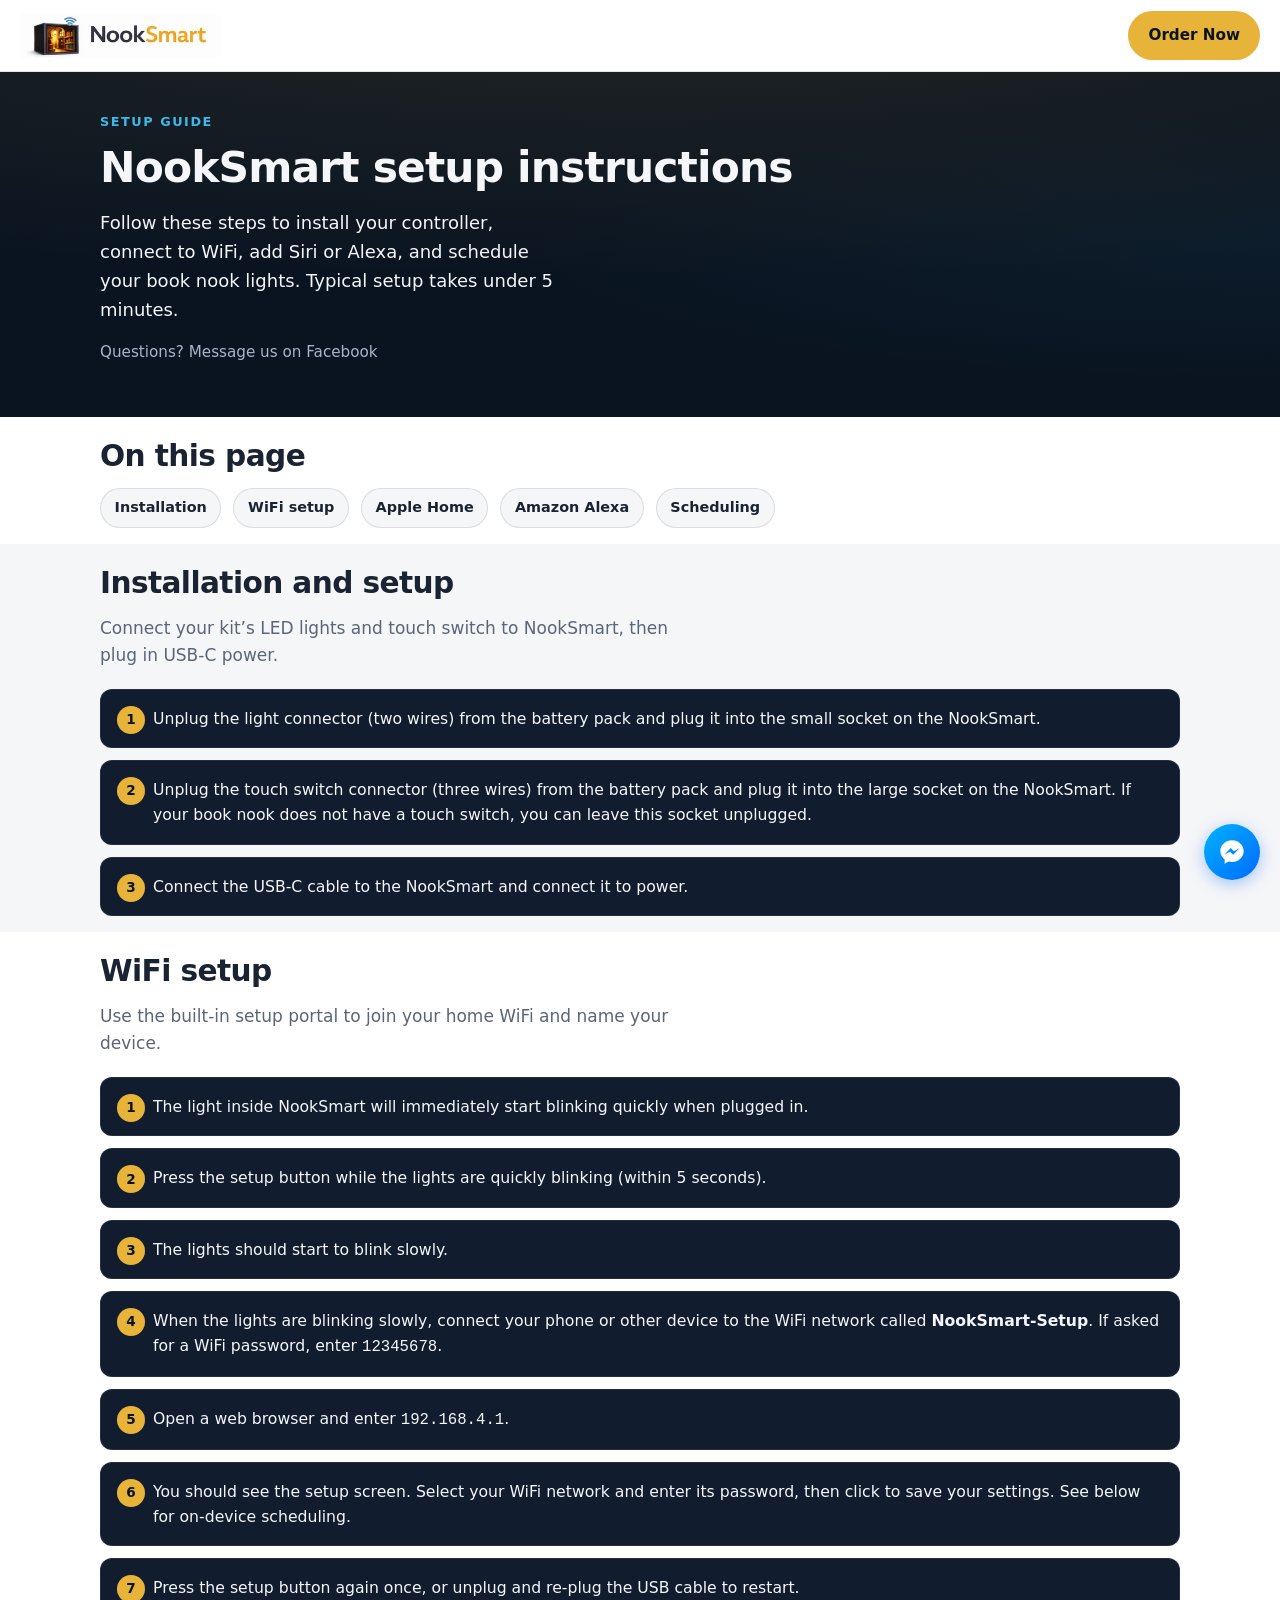
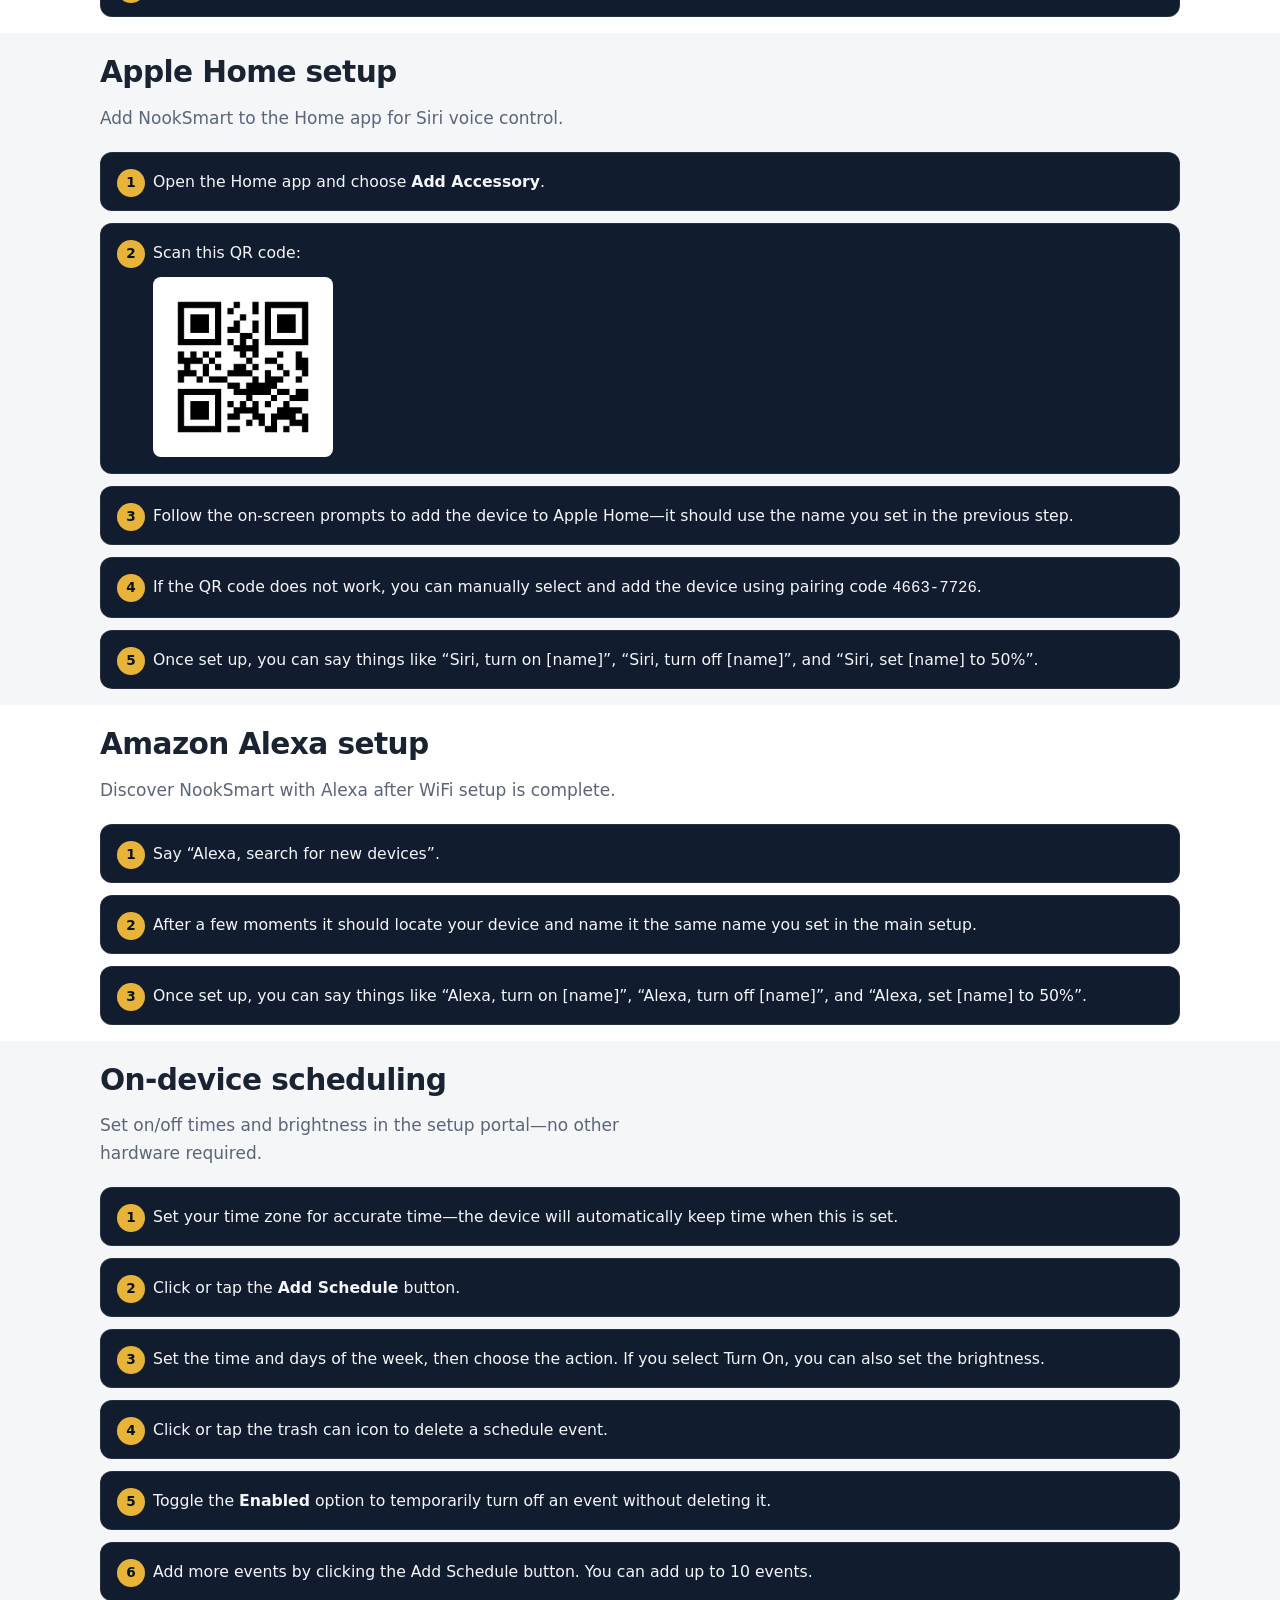
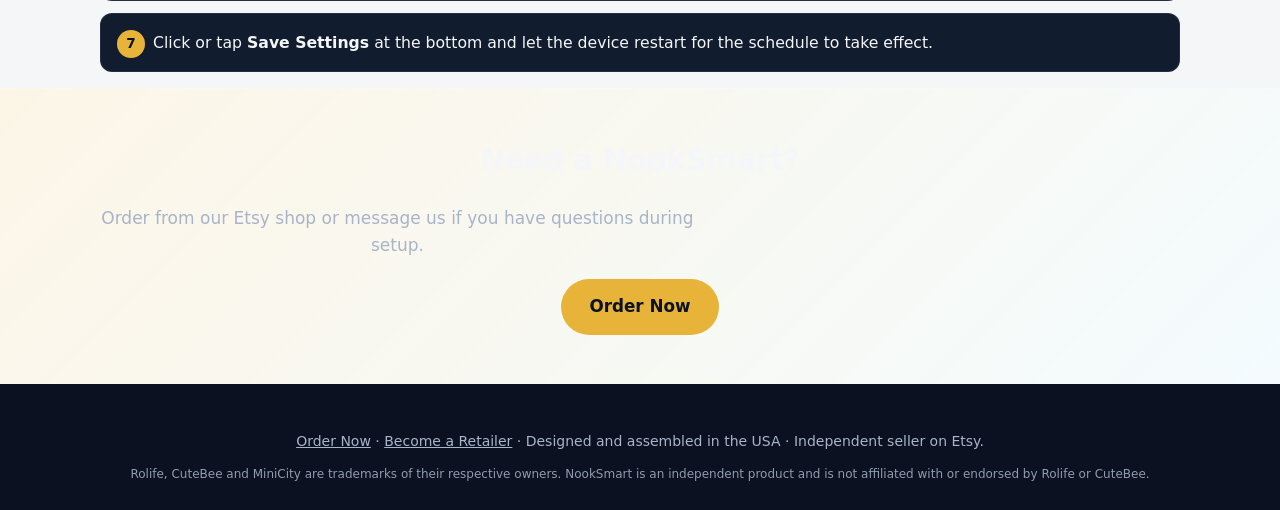
==== setup.html @ bc88fa97 "feat: add setup guide page and link from homepage hero Give prospects step-by-step install, WiFi, Si" ====
<!DOCTYPE html>
<html lang="en">
<head>
<!-- Google tag (gtag.js) -->
<script async src="https://www.googletagmanager.com/gtag/js?id=G-4LXFE2CBGJ"></script>
<script>
  window.dataLayer = window.dataLayer || [];
  function gtag(){dataLayer.push(arguments);}
  gtag('js', new Date());

  gtag('config', 'AW-18227521272');
  gtag('config', 'G-4LXFE2CBGJ');

  function gtag_report_conversion(url) {
    var callback = function () {
      if (typeof(url) != 'undefined') {
        window.location = url;
      }
    };
    gtag('event', 'conversion', {
      'send_to': 'AW-18227521272/AWpcCNKllbwcEPjNx_ND',
      'value': 1.0,
      'currency': 'USD',
      'event_callback': callback
    });
    gtag('event', 'click_to_etsy', {
      'value': 1.0,
      'currency': 'USD'
    });
    return false;
  }
</script>

  <meta charset="utf-8" />
  <meta name="viewport" content="width=device-width, initial-scale=1" />
  <meta name="robots" content="index, follow" />
  <title>NookSmart Setup Instructions — Install, WiFi, Siri &amp; Alexa</title>
  <meta name="description" content="Step-by-step NookSmart setup: plug-and-play installation, WiFi portal, Apple Home and Alexa pairing, on-device scheduling, and tips for book nook lighting." />

  <link rel="canonical" href="https://nooksmartlights.com/setup.html" />

  <meta property="og:type" content="website" />
  <meta property="og:title" content="NookSmart Setup Instructions" />
  <meta property="og:description" content="Install your NookSmart, connect to WiFi, add Siri or Alexa, and schedule your book nook lights." />
  <meta property="og:url" content="https://nooksmartlights.com/setup.html" />
  <meta property="og:image" content="https://nooksmartlights.com/Product%20Image%202a.png" />

  <script type="application/ld+json">
  {
    "@context": "https://schema.org",
    "@type": "WebPage",
    "name": "NookSmart Setup Instructions",
    "description": "Step-by-step guide to install, connect WiFi, add Siri and Alexa, and schedule NookSmart book nook lighting.",
    "url": "https://nooksmartlights.com/setup.html",
    "isPartOf": {
      "@type": "WebSite",
      "name": "NookSmart",
      "url": "https://nooksmartlights.com/"
    }
  }
  </script>

  <link rel="icon" type="image/png" href="Icon.png" />
  <link rel="stylesheet" href="styles.css" />
</head>
<body>
  <a class="visually-hidden" href="#main">Skip to main content</a>

  <header class="site-header" role="banner">
    <a class="logo" href="https://nooksmartlights.com/" aria-label="NookSmart home">
      <picture>
        <source srcset="Banner%20Logo%20White%20BG.webp" type="image/webp" />
        <img src="Banner%20Logo%20White%20BG.png" alt="NookSmart — smart book nook lighting and battery eliminator" width="180" height="40" />
      </picture>
    </a>
    <a class="btn etsy-cta" href="https://nooksmartlights.etsy.com/listing/4470268349/nooksmart-smart-book-nook-battery?utm_source=facebook&amp;utm_medium=social&amp;utm_campaign=nooksmart-landing-v2" onclick="return gtag_report_conversion(this.href);">Order Now</a>
  </header>

  <main id="main">
    <section class="band band--dark setup-hero" aria-labelledby="setup-title">
      <div class="wrap">
        <p class="hero__eyebrow">Setup guide</p>
        <h1 id="setup-title">NookSmart setup instructions</h1>
        <p class="hero__lead">
          Follow these steps to install your controller, connect to WiFi, add Siri or Alexa, and schedule your book nook lights. Typical setup takes under 5 minutes.
        </p>
        <p class="hero__messenger">
          <a class="messenger-link" href="https://m.me/nooksmartlights?ref=website" target="_blank" rel="noopener noreferrer">Questions? Message us on Facebook</a>
        </p>
      </div>
    </section>

    <section class="band band--light" aria-labelledby="setup-toc-title">
      <div class="wrap">
        <h2 id="setup-toc-title" class="section-title">On this page</h2>
        <ul class="setup-toc">
          <li><a href="#installation">Installation</a></li>
          <li><a href="#wifi">WiFi setup</a></li>
          <li><a href="#apple-home">Apple Home</a></li>
          <li><a href="#alexa">Amazon Alexa</a></li>
          <li><a href="#scheduling">Scheduling</a></li>
        </ul>
      </div>
    </section>

    <section class="band band--muted setup-section" id="installation" aria-labelledby="installation-title">
      <div class="wrap">
        <h2 id="installation-title" class="section-title">Installation and setup</h2>
        <p class="section-intro">Connect your kit’s LED lights and touch switch to NookSmart, then plug in USB-C power.</p>
        <ol class="steps__list">
          <li>Unplug the light connector (two wires) from the battery pack and plug it into the small socket on the NookSmart.</li>
          <li>Unplug the touch switch connector (three wires) from the battery pack and plug it into the large socket on the NookSmart. If your book nook does not have a touch switch, you can leave this socket unplugged.</li>
          <li>Connect the USB-C cable to the NookSmart and connect it to power.</li>
        </ol>
      </div>
    </section>

    <section class="band band--light setup-section" id="wifi" aria-labelledby="wifi-title">
      <div class="wrap">
        <h2 id="wifi-title" class="section-title">WiFi setup</h2>
        <p class="section-intro">Use the built-in setup portal to join your home WiFi and name your device.</p>
        <ol class="steps__list">
          <li>The light inside NookSmart will immediately start blinking quickly when plugged in.</li>
          <li>Press the setup button while the lights are quickly blinking (within 5 seconds).</li>
          <li>The lights should start to blink slowly.</li>
          <li>When the lights are blinking slowly, connect your phone or other device to the WiFi network called <strong>NookSmart-Setup</strong>. If asked for a WiFi password, enter <code>12345678</code>.</li>
          <li>Open a web browser and enter <code>192.168.4.1</code>.</li>
          <li>You should see the setup screen. Select your WiFi network and enter its password, then click to save your settings. See below for on-device scheduling.</li>
          <li>Press the setup button again once, or unplug and re-plug the USB cable to restart.</li>
        </ol>
      </div>
    </section>

    <section class="band band--muted setup-section" id="apple-home" aria-labelledby="apple-home-title">
      <div class="wrap">
        <h2 id="apple-home-title" class="section-title">Apple Home setup</h2>
        <p class="section-intro">Add NookSmart to the Home app for Siri voice control.</p>
        <ol class="steps__list">
          <li>Open the Home app and choose <strong>Add Accessory</strong>.</li>
          <li>
            Scan this QR code:
            <img class="setup-step-qr" src="assets/setup/homekit-qr.png" alt="HomeKit QR code for pairing NookSmart with Apple Home" width="264" height="264" loading="lazy" decoding="async" />
          </li>
          <li>Follow the on-screen prompts to add the device to Apple Home—it should use the name you set in the previous step.</li>
          <li>If the QR code does not work, you can manually select and add the device using pairing code <code>4663-7726</code>.</li>
          <li>Once set up, you can say things like “Siri, turn on [name]”, “Siri, turn off [name]”, and “Siri, set [name] to 50%”.</li>
        </ol>
      </div>
    </section>

    <section class="band band--light setup-section" id="alexa" aria-labelledby="alexa-title">
      <div class="wrap">
        <h2 id="alexa-title" class="section-title">Amazon Alexa setup</h2>
        <p class="section-intro">Discover NookSmart with Alexa after WiFi setup is complete.</p>
        <ol class="steps__list">
          <li>Say “Alexa, search for new devices”.</li>
          <li>After a few moments it should locate your device and name it the same name you set in the main setup.</li>
          <li>Once set up, you can say things like “Alexa, turn on [name]”, “Alexa, turn off [name]”, and “Alexa, set [name] to 50%”.</li>
        </ol>
      </div>
    </section>

    <section class="band band--muted setup-section" id="scheduling" aria-labelledby="scheduling-title">
      <div class="wrap">
        <h2 id="scheduling-title" class="section-title">On-device scheduling</h2>
        <p class="section-intro">Set on/off times and brightness in the setup portal—no other hardware required.</p>
        <ol class="steps__list">
          <li>Set your time zone for accurate time—the device will automatically keep time when this is set.</li>
          <li>Click or tap the <strong>Add Schedule</strong> button.</li>
          <li>Set the time and days of the week, then choose the action. If you select Turn On, you can also set the brightness.</li>
          <li>Click or tap the trash can icon to delete a schedule event.</li>
          <li>Toggle the <strong>Enabled</strong> option to temporarily turn off an event without deleting it.</li>
          <li>Add more events by clicking the Add Schedule button. You can add up to 10 events.</li>
          <li>Click or tap <strong>Save Settings</strong> at the bottom and let the device restart for the schedule to take effect.</li>
        </ol>
      </div>
    </section>

    <section class="band band--dark cta-band" aria-labelledby="setup-cta-title">
      <div class="wrap">
        <h2 id="setup-cta-title" class="section-title">Need a NookSmart?</h2>
        <p class="section-intro">Order from our Etsy shop or message us if you have questions during setup.</p>
        <a class="btn btn--large etsy-cta" href="https://nooksmartlights.etsy.com/listing/4470268349/nooksmart-smart-book-nook-battery?utm_source=facebook&amp;utm_medium=social&amp;utm_campaign=nooksmart-landing-v2" onclick="return gtag_report_conversion(this.href);">Order Now</a>
      </div>
    </section>
  </main>

  <footer class="site-footer" role="contentinfo">
    <div class="wrap">
      <p>
        <a class="etsy-cta" href="https://nooksmartlights.etsy.com/listing/4470268349/nooksmart-smart-book-nook-battery?utm_source=facebook&amp;utm_medium=social&amp;utm_campaign=nooksmart-landing-v2" onclick="return gtag_report_conversion(this.href);">Order Now</a>
        · <a href="https://www.faire.com/direct/nooksmartlights" target="_blank" rel="noopener noreferrer">Become a Retailer</a>
        · Designed and assembled in the USA · Independent seller on Etsy.
      </p>
      <p class="footer-disclaimer">Rolife, CuteBee and MiniCity are trademarks of their respective owners. NookSmart is an independent product and is not affiliated with or endorsed by Rolife or CuteBee.</p>
    </div>
  </footer>

  <a
    class="messenger-fab"
    href="https://m.me/nooksmartlights?ref=website"
    target="_blank"
    rel="noopener noreferrer"
    aria-label="Message us on Facebook Messenger"
  >
    <img src="icons/messenger.svg" alt="" width="28" height="28" class="messenger-fab__icon" />
  </a>

  <script defer src="https://static.cloudflareinsights.com/beacon.min.js" data-cf-beacon='{"token": "94991b250d6241078edfdafc4f138bca"}'></script>
</body>
</html>
---- styles.css ----
/* NookSmart index2 — Apple-inspired light/dark bands */
:root {
  --bg-deep: #0a1421;
  --bg-card: #111c2e;
  --bg-elevated: #162236;
  --bg-light: #ffffff;
  --bg-light-muted: #f5f6f8;
  --text: #f4f6f9;
  --text-muted: #a8b4c8;
  --text-dark: #1a2332;
  --text-dark-muted: #5a6578;
  --accent-gold: #e8b339;
  --accent-gold-hover: #f0c44d;
  --accent-blue: #3db8e8;
  --navy: #0b1121;
  --border: rgba(255, 255, 255, 0.08);
  --border-light: rgba(26, 35, 50, 0.12);
  --radius: 12px;
  --shadow: 0 24px 48px rgba(0, 0, 0, 0.2);
  --max: 1080px;
  --header-h: 72px;
  --font: system-ui, -apple-system, "Segoe UI", Roboto, "Helvetica Neue", Arial, sans-serif;
}

*,
*::before,
*::after {
  box-sizing: border-box;
}

html {
  scroll-behavior: smooth;
}

body {
  margin: 0;
  font-family: var(--font);
  font-size: 1.0625rem;
  line-height: 1.6;
  color: var(--text-dark);
  background: var(--bg-light);
}

img {
  max-width: 100%;
  height: auto;
  display: block;
}

figure {
  margin: 0;
}

a {
  color: var(--accent-blue);
}

a:hover {
  text-decoration: underline;
}

.wrap {
  width: min(100% - 2rem, var(--max));
  margin-inline: auto;
}

.visually-hidden {
  position: absolute;
  width: 1px;
  height: 1px;
  padding: 0;
  margin: -1px;
  overflow: hidden;
  clip: rect(0, 0, 0, 0);
  white-space: nowrap;
  border: 0;
}

/* Header — light sticky */
.site-header {
  position: sticky;
  top: 0;
  z-index: 100;
  height: var(--header-h);
  display: flex;
  align-items: center;
  justify-content: space-between;
  gap: 1rem;
  padding: 0 1.25rem;
  background: var(--bg-light);
  border-bottom: 1px solid var(--border-light);
}

.site-header .logo img {
  height: 40px;
  width: auto;
}

@media (min-width: 640px) {
  .site-header .logo img {
    height: 44px;
  }
}

/* Bands */
.band {
  padding: 1rem 1rem;
}

.band--dark {
  background: var(--bg-deep);
  background-image:
    radial-gradient(ellipse 120% 80% at 50% -20%, rgba(232, 179, 57, 0.1), transparent),
    radial-gradient(ellipse 60% 40% at 100% 50%, rgba(61, 184, 232, 0.05), transparent);
  color: var(--text);
}

.band--light {
  background: var(--bg-light);
  color: var(--text-dark);
}

.band--muted {
  background: var(--bg-light-muted);
  color: var(--text-dark);
}

.band--dark .section-title,
.band--dark h1,
.band--dark h2,
.band--dark h3 {
  color: var(--text);
}

.band--dark .section-intro,
.band--dark .lead {
  color: var(--text-muted);
}

.band--light .section-intro,
.band--light .lead {
  color: var(--text-dark-muted);
}

.band--muted .section-intro,
.band--muted .lead {
  color: var(--text-dark-muted);
}

.section-title {
  font-size: clamp(1.5rem, 3vw, 1.85rem);
  font-weight: 800;
  margin: 0 0 0.5rem;
  letter-spacing: -0.02em;
}

.section-title--with-icon {
  display: flex;
  align-items: flex-start;
  gap: 0.65rem;
}

.section-title__icon {
  flex-shrink: 0;
  width: 2.25rem;
  height: 2.25rem;
  margin-top: 0.125em;
  object-fit: contain;
  /* tint to --text-dark (#1a2332) */
  filter: brightness(0) saturate(100%) invert(10%) sepia(14%) saturate(2800%) hue-rotate(195deg) brightness(92%) contrast(92%);
}

.section-intro {
  margin: 0 0 1.25rem;
  max-width: 55ch;
}

/* Buttons */
.btn {
  display: inline-flex;
  align-items: center;
  justify-content: center;
  padding: 0.75rem 1.25rem;
  font-size: 0.95rem;
  font-weight: 700;
  text-decoration: none;
  color: var(--bg-deep);
  background: var(--accent-gold);
  border: none;
  border-radius: 999px;
  cursor: pointer;
  transition: background 0.2s;
  white-space: nowrap;
}

.btn:hover {
  background: var(--accent-gold-hover);
  text-decoration: none;
}

.btn:focus-visible {
  outline: 2px solid var(--accent-blue);
  outline-offset: 3px;
}

.btn--large {
  padding: 0.9rem 1.75rem;
  font-size: 1.05rem;
}

.btn--outline {
  background: transparent;
  color: var(--accent-gold);
  border: 2px solid var(--accent-gold);
}

.band--light .btn--outline {
  color: #b8860b;
  border-color: #b8860b;
}

@media (max-width: 639px) {
  main .btn {
    display: flex;
    width: 100%;
    max-width: 100%;
  }
}

/* Hero */
.hero {
  padding: 2.5rem 1.25rem 3rem;
}

.hero__grid {
  display: grid;
  gap: 2rem;
  align-items: center;
}

@media (min-width: 900px) {
  .hero__grid {
    grid-template-columns: 1fr 1.05fr;
    gap: 3rem;
  }
}

.hero__eyebrow {
  font-size: 0.8rem;
  font-weight: 700;
  letter-spacing: 0.12em;
  text-transform: uppercase;
  color: var(--accent-blue);
  margin: 0 0 0.75rem;
}

.hero h1 {
  font-size: clamp(1.85rem, 4.5vw, 2.65rem);
  line-height: 1.15;
  font-weight: 800;
  margin: 0 0 1rem;
  letter-spacing: -0.02em;
}

.hero h1 .highlight {
  color: var(--accent-gold);
}

.hero__lead {
  font-size: 1.125rem;
  margin: 0 0 1rem;
  max-width: 40ch;
}

.callout {
  font-size: 0.9rem;
  padding: 0.65rem 0.85rem;
  margin: 0 0 1.25rem;
  border-radius: 8px;
  background: rgba(61, 184, 232, 0.12);
  border: 1px solid rgba(61, 184, 232, 0.25);
  color: var(--text-muted);
  max-width: 42ch;
}

.band--light .callout {
  background: rgba(61, 184, 232, 0.08);
  border-color: rgba(61, 184, 232, 0.2);
  color: var(--text-dark-muted);
}

.hero__actions {
  margin-bottom: 0.75rem;
}

.hero__messenger {
  margin: 0 0 1.25rem;
  font-size: 0.95rem;
}

.hero__messenger .messenger-link {
  color: var(--text-muted);
  text-decoration: none;
}

.hero__messenger .messenger-link:hover {
  color: var(--accent-blue);
  text-decoration: underline;
}

.hero__setup {
  margin: -0.75rem 0 1.25rem;
  font-size: 0.95rem;
}

.hero__setup-link {
  color: var(--text-muted);
  text-decoration: none;
}

.hero__setup-link:hover {
  color: var(--accent-blue);
  text-decoration: underline;
}

.hero__visual {
  border-radius: var(--radius);
  overflow: hidden;
  box-shadow: var(--shadow);
  border: 1px solid var(--border);
}

.hero__visual picture,
.hardware-card picture {
  display: block;
  width: 100%;
  height: 100%;
}

.hero-savings {
  padding: 1.1rem 1.2rem;
  background: var(--bg-card);
  border: 1px solid var(--border);
  border-radius: var(--radius);
  max-width: 38rem;
}

.hero-savings__title {
  font-size: 1.05rem;
  font-weight: 800;
  margin: 0 0 0.5rem;
}

.hero-savings__intro {
  font-size: 0.875rem;
  color: var(--text-muted);
  margin: 0 0 0.65rem;
}

.hero-savings__list {
  margin: 0;
  padding-left: 1.25rem;
  font-size: 0.9rem;
  color: var(--text-muted);
}

.hero-savings__code {
  font-family: ui-monospace, Menlo, Consolas, monospace;
  font-weight: 700;
  color: var(--accent-gold);
  background: rgba(232, 179, 57, 0.1);
  padding: 0.1em 0.35em;
  border-radius: 4px;
}

/* NookSmart Features icon grid */
.features-icons .section-title {
  margin-bottom: 1.25rem;
  color: var(--text-dark);
}

.icon-grid {
  display: grid;
  gap: 0.75rem;
  grid-template-columns: 1fr;
}

@media (min-width: 640px) {
  .icon-grid {
    grid-template-columns: repeat(2, 1fr);
    gap: 1rem;
  }
}

.icon-tile {
  display: flex;
  align-items: center;
  gap: 1rem;
  min-height: 5.5rem;
  height: 100%;
  padding: 1rem 1.15rem;
  background: var(--bg-card);
  border: 1px solid var(--border);
  border-radius: var(--radius);
}

a.icon-tile {
  text-decoration: none;
  color: inherit;
  cursor: pointer;
  transition: border-color 0.15s ease, box-shadow 0.15s ease;
}

a.icon-tile:hover,
a.icon-tile:focus-visible {
  border-color: rgba(232, 179, 57, 0.4);
  box-shadow: 0 4px 16px rgba(0, 0, 0, 0.14);
  outline: none;
}

a.icon-tile:focus-visible {
  box-shadow: 0 0 0 2px var(--bg-light), 0 0 0 4px var(--accent-gold);
}

.icon-tile__icon {
  flex-shrink: 0;
  display: flex;
  align-items: center;
  justify-content: center;
  width: 4.5rem;
  height: 4.5rem;
  padding: 0.675rem;
  box-sizing: border-box;
}

/* icons/*.svg referenced via <img src="icons/..."> — tint to --accent-gold (#e8b339) */
.icon-tile__icon img.icon-tile__svg {
  width: 100%;
  height: 100%;
  max-width: 3.15rem;
  max-height: 3.15rem;
  display: block;
  object-fit: contain;
  filter: brightness(0) saturate(100%) invert(79%) sepia(47%) saturate(645%) hue-rotate(358deg) brightness(99%) contrast(89%);
}

.icon-tile__text {
  flex: 1;
  min-width: 0;
  text-align: left;
}

.icon-tile strong {
  display: block;
  font-size: 0.95rem;
  margin-bottom: 0.25rem;
  color: var(--text);
}

.icon-tile span {
  font-size: 0.85rem;
  color: var(--text-muted);
  line-height: 1.4;
  display: block;
}

/* Feature pillar */
.feature-pillar {
  scroll-margin-top: calc(var(--header-h) + 1rem);
}

.feature-pillar .wrap {
  padding-top: 2rem;
  padding-bottom: 2rem;
}

.feature-pillar__bullets {
  margin: 0;
  padding-left: 1.25rem;
  max-width: 52ch;
}

.band--dark .feature-pillar__bullets {
  color: var(--text-muted);
}

.band--light .feature-pillar__bullets,
.band--muted .feature-pillar__bullets {
  color: var(--text-dark-muted);
}

/* Hardware */
.hardware-grid {
  display: grid;
  gap: 1.25rem;
}

@media (min-width: 768px) {
  .hardware-grid {
    grid-template-columns: 1fr 1fr;
  }
}

.hardware-card {
  background: var(--bg-light);
  border: 1px solid var(--border-light);
  border-radius: var(--radius);
  overflow: hidden;
  box-shadow: 0 8px 24px rgba(0, 0, 0, 0.06);
}

.hardware-card--isolated {
  position: relative;
  padding: 0;
  background: linear-gradient(160deg, #1a2332 0%, #0a1421 100%);
  min-height: 280px;
}

.hardware-card--isolated img {
  display: block;
  width: 100%;
  height: 100%;
  min-height: 280px;
  margin: 0;
  object-fit: cover;
  opacity: 0.95;
}

.hardware-card--context {
  position: relative;
  background: linear-gradient(160deg, #1a2332 0%, #0a1421 100%);
  padding: 0;
}

.hardware-card--context img {
  width: 100%;
  height: 100%;
  min-height: 280px;
  object-fit: cover;
  opacity: 0.95;
}

.hardware-card__caption {
  padding: 0.85rem 1rem;
  font-size: 0.85rem;
  color: var(--text-dark-muted);
  border-top: 1px solid var(--border-light);
}

.hardware-note {
  margin: 1.25rem 0 0;
  font-size: 0.9rem;
  color: var(--text-dark-muted);
  font-style: italic;
}

/* Steps */
.steps__list {
  list-style: none;
  margin: 0;
  padding: 0;
  display: grid;
  gap: 0.75rem;
}

.steps__list {
  counter-reset: step;
}

.steps__list li {
  position: relative;
  padding: 1rem 1rem 1rem 3.25rem;
  background: var(--bg-card);
  border: 1px solid var(--border);
  border-radius: var(--radius);
  font-size: 0.98rem;
  color: var(--text);
  counter-increment: step;
}

.steps__list li::before {
  content: counter(step);
  position: absolute;
  left: 1rem;
  top: 1rem;
  width: 1.75rem;
  height: 1.75rem;
  display: grid;
  place-items: center;
  font-size: 0.85rem;
  font-weight: 800;
  color: var(--bg-deep);
  background: var(--accent-gold);
  border-radius: 50%;
}

.band--dark .steps__list li {
  background: var(--bg-card);
  border-color: var(--border);
  color: var(--text);
}

.band--dark .steps__list li::before {
  color: var(--bg-deep);
}

.band--light .steps__list li {
  background: var(--bg-card);
  border-color: var(--border);
  color: var(--text);
}

.steps__diagram {
  margin-top: 2rem;
  border-radius: var(--radius);
  overflow: hidden;
  border: 1px solid var(--border-light);
  background: #fff;
}

.steps__diagram img {
  width: 100%;
}

.steps__diagram figcaption {
  padding: 0.75rem 1rem;
  font-size: 0.8rem;
  color: #444;
  background: #f5f5f5;
}

.setup-note {
  margin-top: 1rem;
  font-weight: 600;
  color: var(--accent-gold);
}

.band--light .setup-note {
  color: #b8860b;
}

/* Tags, split, bulk, FAQ — shared patterns */
.compat__tags {
  display: flex;
  flex-wrap: wrap;
  gap: 0.5rem;
  margin-bottom: 1.25rem;
}

.compat__kits {
  display: grid;
  gap: 1.25rem;
  margin-bottom: 1.25rem;
}

@media (min-width: 640px) {
  .compat__kits {
    grid-template-columns: 1fr 1fr;
  }
}

.compat__kit h3 {
  margin: 0 0 0.35rem;
  font-size: 1rem;
}

.compat__kit p {
  margin: 0;
  font-size: 0.95rem;
  line-height: 1.5;
  color: var(--text-muted);
}

.tag {
  padding: 0.35rem 0.75rem;
  font-size: 0.85rem;
  font-weight: 600;
  border-radius: 999px;
}

.band--dark .tag {
  background: var(--bg-elevated);
  border: 1px solid var(--border);
}

.band--light .tag {
  background: var(--bg-light-muted);
  border: 1px solid var(--border-light);
  color: var(--text-dark);
}

.split-grid {
  display: grid;
  gap: 2rem;
}

@media (min-width: 768px) {
  .split-grid {
    grid-template-columns: 1fr 1fr;
    align-items: start;
  }
}

.included-list {
  margin: 0;
  padding-left: 1.25rem;
}

.included-list li {
  margin-bottom: 0.5rem;
}

.band--light .included-list li {
  color: var(--text-dark-muted);
}

.adapter-card {
  padding: 1.25rem;
  border: 1px solid var(--border-light);
  border-radius: var(--radius);
  background: var(--bg-light-muted);
}

.adapter-card__img {
  border-radius: 8px;
  overflow: hidden;
  margin-top: 1rem;
  background: #e8eaee;
}

.bulk__grid {
  display: grid;
  gap: 1rem;
}

@media (min-width: 560px) {
  .bulk__grid {
    grid-template-columns: repeat(2, 1fr);
  }
}

.bulk__card {
  padding: 1.35rem 1.5rem;
  text-align: center;
  border: 1px solid var(--border);
  border-radius: var(--radius);
  background: var(--bg-card);
  color: var(--text);
}

.bulk__label {
  margin: 0 0 0.5rem;
  font-weight: 600;
  color: var(--text);
}

.bulk__percent {
  font-size: 1.5rem;
  font-weight: 800;
  color: var(--accent-gold);
  margin: 0 0 0.75rem;
}

.bulk__code code {
  display: inline-block;
  padding: 0.5rem 1rem;
  font-weight: 700;
  font-family: ui-monospace, Menlo, Consolas, monospace;
  color: var(--text);
  background: var(--bg-elevated);
  border: 1px dashed rgba(232, 179, 57, 0.45);
  border-radius: 8px;
}

.faq details {
  margin-bottom: 0.5rem;
  border: 1px solid var(--border-light);
  border-radius: var(--radius);
  overflow: hidden;
  background: var(--bg-light);
}

.band--dark .faq details {
  background: var(--bg-card);
  border-color: var(--border);
}

.faq summary {
  padding: 1rem 1.15rem;
  font-weight: 700;
  cursor: pointer;
  list-style: none;
  display: flex;
  justify-content: space-between;
  align-items: center;
}

.faq summary::-webkit-details-marker {
  display: none;
}

.faq summary::after {
  content: "+";
  color: var(--accent-gold);
  font-size: 1.25rem;
}

.faq details[open] summary::after {
  content: "−";
}

.faq details div {
  padding: 0 1.15rem 1.15rem;
  font-size: 0.95rem;
  border-top: 1px solid var(--border-light);
  padding-top: 1rem;
}

.band--dark .faq details div {
  color: var(--text-muted);
  border-color: var(--border);
}

.band--light .faq details div {
  color: var(--text-dark-muted);
}

.cta-band {
  text-align: center;
  padding: 3rem 1.25rem;
}

.cta-band .section-title {
  margin-bottom: 1.25rem;
}

.band--dark.cta-band {
  background: linear-gradient(135deg, rgba(232, 179, 57, 0.12) 0%, rgba(61, 184, 232, 0.06) 100%);
  border-block: 1px solid var(--border);
}

.site-footer {
  padding: 2rem 1.25rem;
  text-align: center;
  font-size: 0.875rem;
  background: var(--navy);
  color: var(--text-muted);
}

.site-footer a {
  color: var(--text-muted);
}

.site-footer a:hover {
  color: var(--accent-gold);
}

.footer-disclaimer {
  margin: 0.75rem 0 0;
  font-size: 0.75rem;
  line-height: 1.45;
  opacity: 0.85;
}

.messenger-fab {
  position: fixed;
  right: 1.25rem;
  bottom: 1.25rem;
  z-index: 200;
  display: flex;
  align-items: center;
  justify-content: center;
  width: 3.5rem;
  height: 3.5rem;
  border-radius: 50%;
  background: linear-gradient(135deg, #00b2ff, #006aff);
  color: #fff;
  box-shadow: 0 4px 16px rgba(0, 106, 255, 0.35);
  text-decoration: none;
  transition: transform 0.15s ease, box-shadow 0.15s ease;
}

.messenger-fab:hover {
  transform: scale(1.05);
  box-shadow: 0 6px 20px rgba(0, 106, 255, 0.45);
  text-decoration: none;
}

.messenger-fab__icon {
  width: 1.75rem;
  height: 1.75rem;
  filter: brightness(0) invert(1);
}

@media (max-width: 899px) {
  .messenger-fab {
    bottom: 1rem;
    right: 1rem;
  }
}

/* Setup instructions page */
.setup-hero {
  padding: 2.5rem 1.25rem 2rem;
}

.setup-hero h1 {
  font-size: clamp(1.85rem, 4.5vw, 2.65rem);
  line-height: 1.15;
  font-weight: 800;
  margin: 0 0 1rem;
  letter-spacing: -0.02em;
}

.setup-section {
  scroll-margin-top: calc(var(--header-h) + 1rem);
}

.setup-toc {
  display: flex;
  flex-wrap: wrap;
  gap: 0.5rem 0.75rem;
  margin: 0;
  padding: 0;
  list-style: none;
}

.setup-toc a {
  display: inline-block;
  padding: 0.45rem 0.85rem;
  font-size: 0.9rem;
  font-weight: 600;
  text-decoration: none;
  color: var(--text-dark);
  background: var(--bg-light-muted);
  border: 1px solid var(--border-light);
  border-radius: 999px;
}

.setup-toc a:hover {
  color: var(--accent-blue);
  border-color: rgba(61, 184, 232, 0.35);
}

.setup-kv {
  display: grid;
  gap: 0.75rem;
  margin: 1.25rem 0 0;
  padding: 0;
  list-style: none;
}

@media (min-width: 560px) {
  .setup-kv {
    grid-template-columns: repeat(2, minmax(0, 1fr));
  }
}

.setup-kv li {
  padding: 0.85rem 1rem;
  border-radius: var(--radius);
  border: 1px solid var(--border-light);
  background: var(--bg-light);
}

.band--muted .setup-kv li {
  background: var(--bg-light);
}

.setup-kv strong {
  display: block;
  font-size: 0.8rem;
  font-weight: 700;
  letter-spacing: 0.06em;
  text-transform: uppercase;
  color: var(--text-dark-muted);
  margin-bottom: 0.25rem;
}

.setup-kv code {
  font-family: ui-monospace, Menlo, Consolas, monospace;
  font-size: 1rem;
  font-weight: 700;
  color: var(--text-dark);
}

.setup-figure {
  margin: 1.5rem 0 0;
  max-width: 100%;
}

.setup-figure--qr {
  max-width: 220px;
}

.setup-figure img {
  width: 100%;
  border-radius: var(--radius);
  border: 1px solid var(--border-light);
  box-shadow: var(--shadow);
}

.setup-figure figcaption {
  margin-top: 0.5rem;
  font-size: 0.85rem;
  color: var(--text-dark-muted);
}

.setup-step-qr {
  display: block;
  width: min(100%, 180px);
  margin-top: 0.75rem;
  border-radius: 8px;
  background: #fff;
}

.setup-footnote {
  margin: 1rem 0 0;
  font-size: 0.875rem;
  color: var(--text-dark-muted);
}

.band--dark .setup-footnote {
  color: var(--text-muted);
}
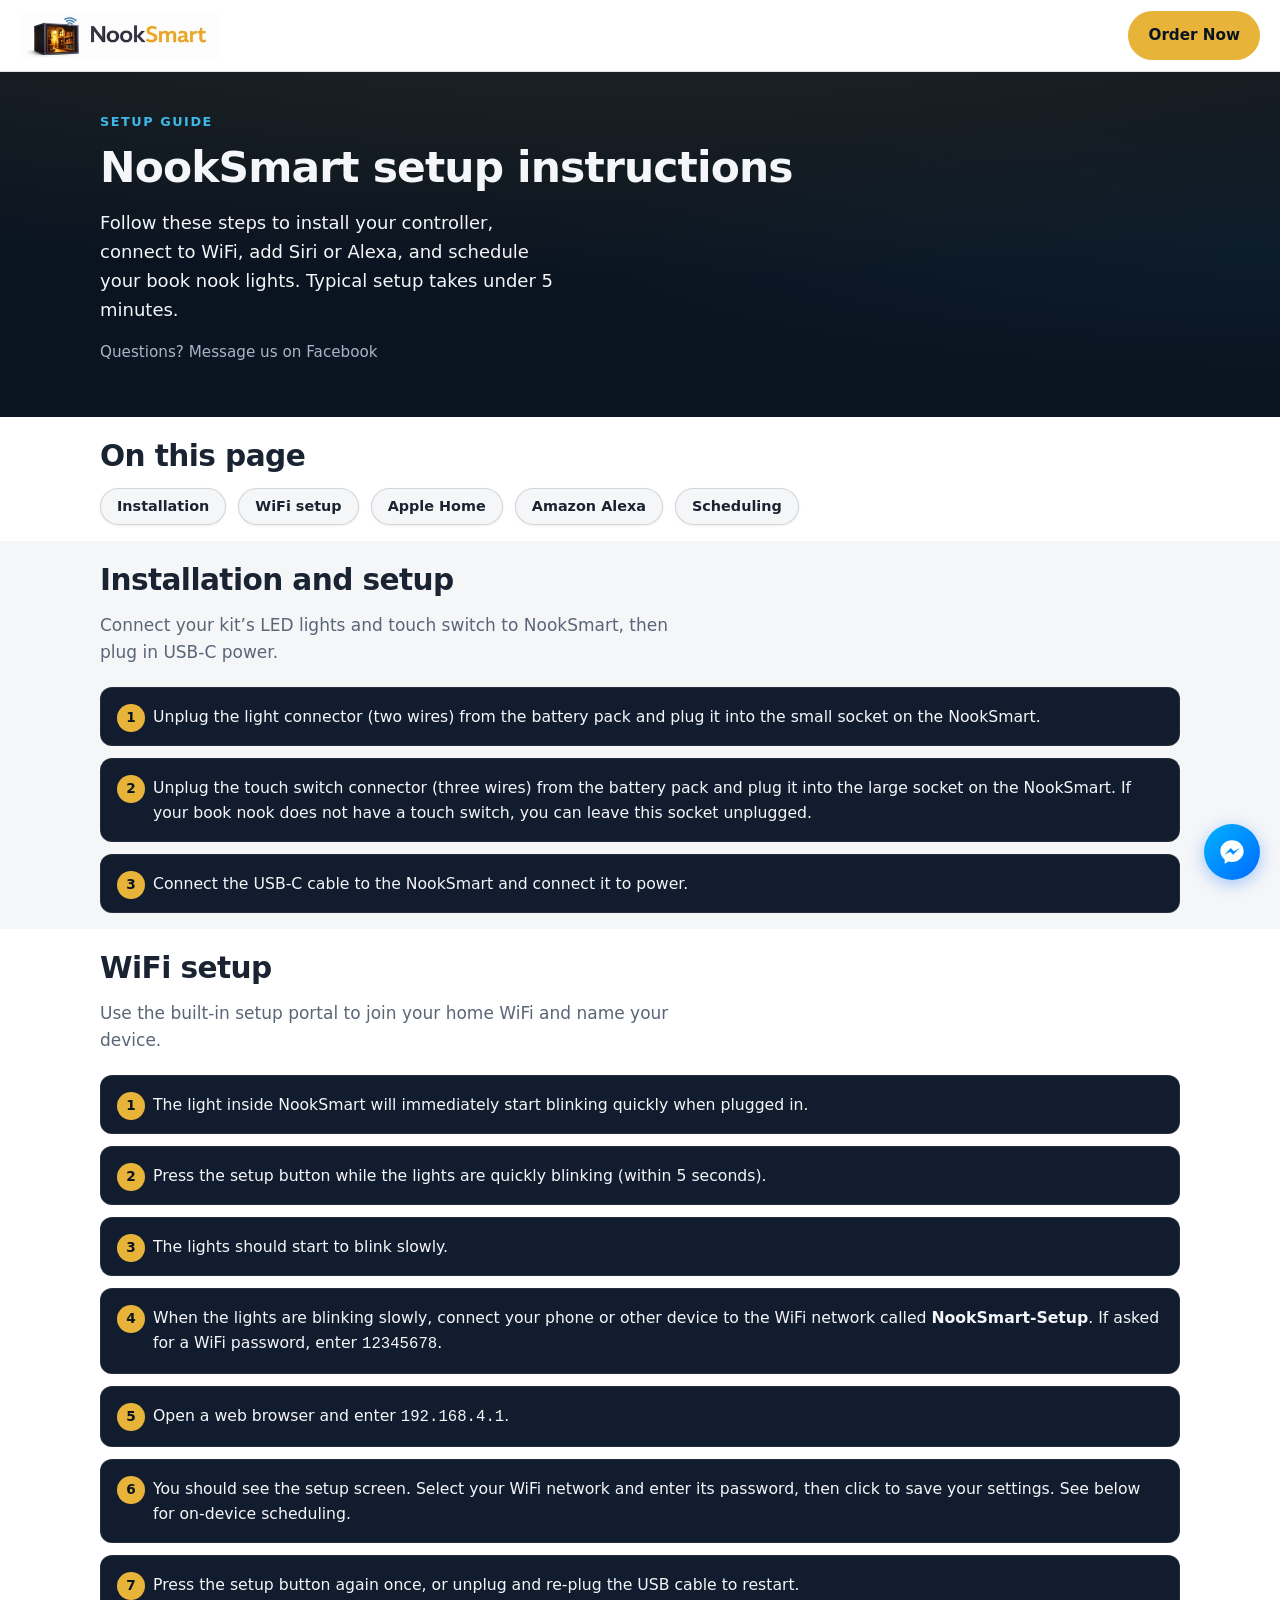
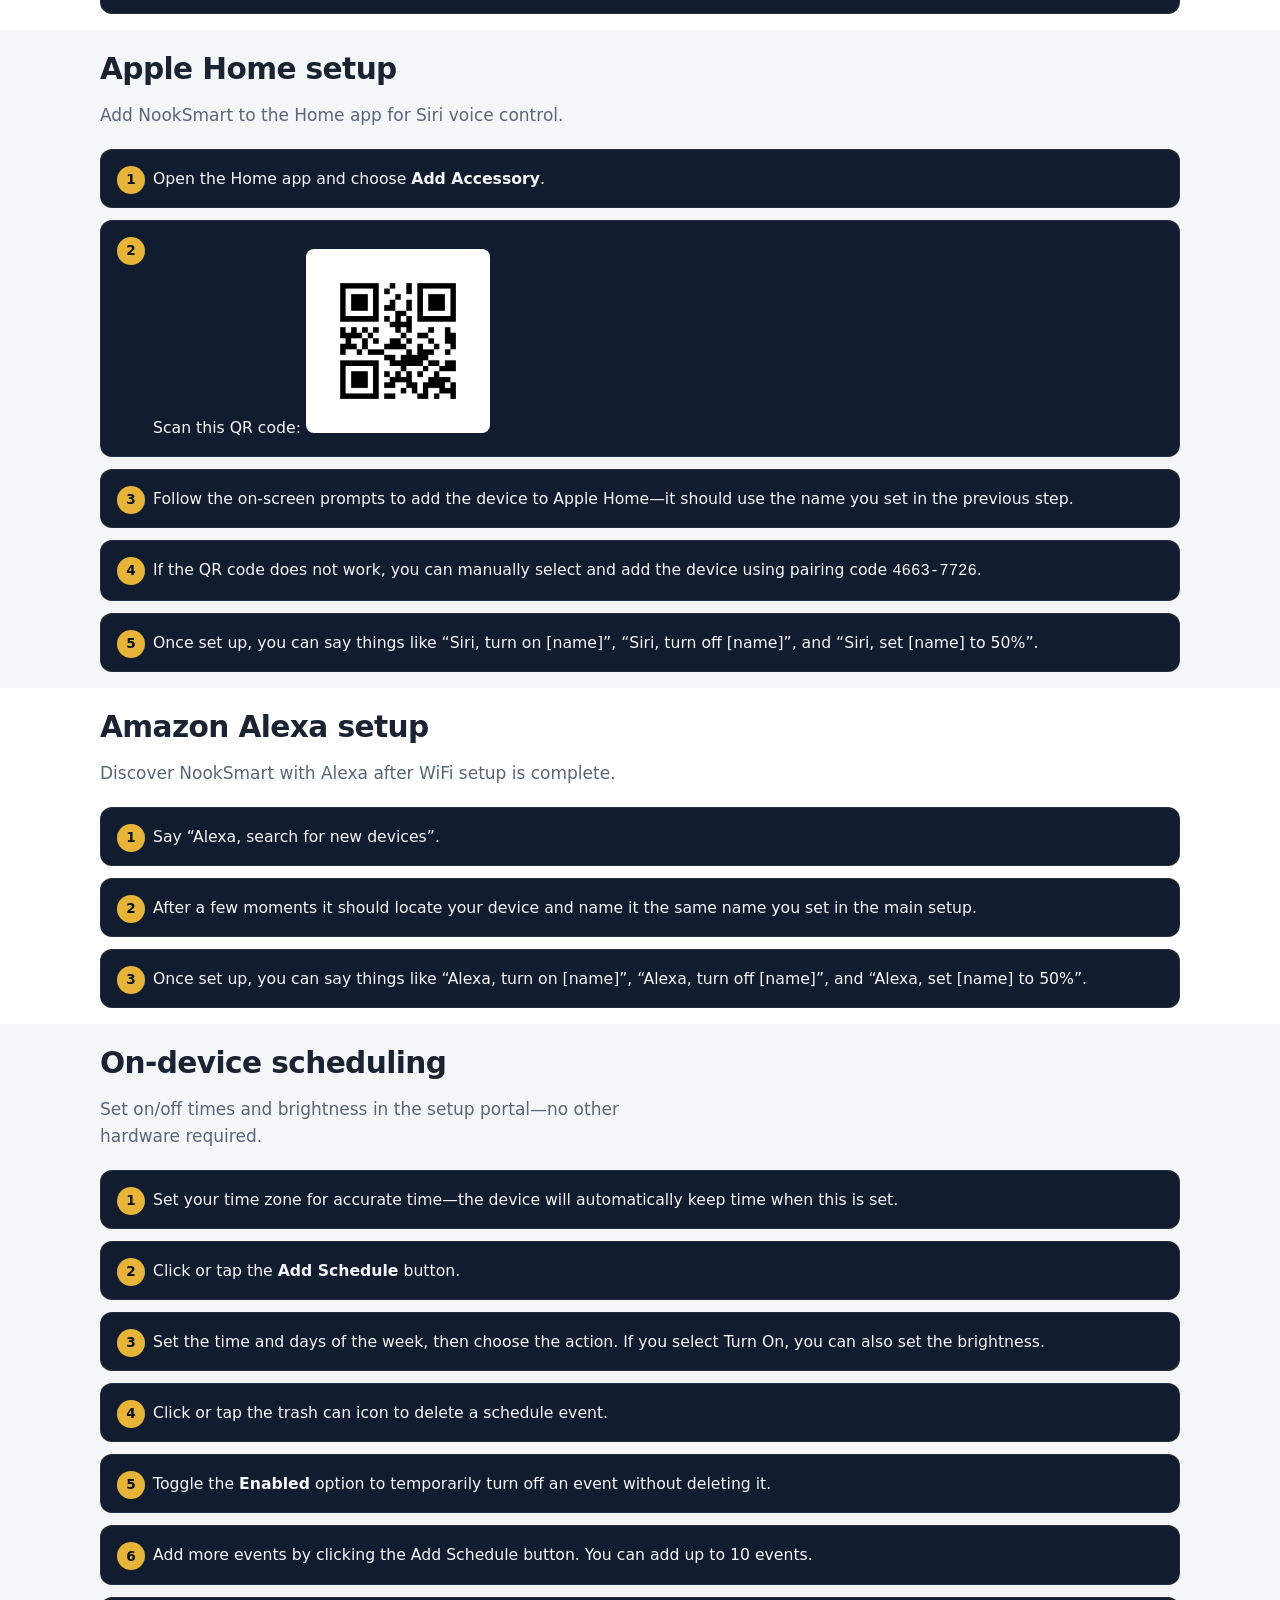
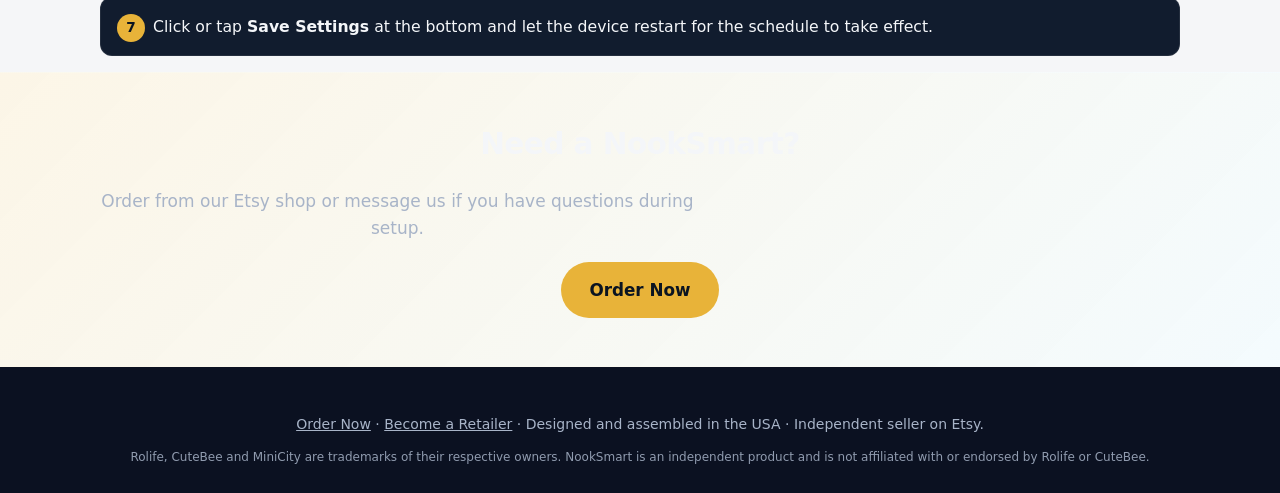
==== commit a7b9810a: "fix: improve setup page TOC pills and QR code display Make navigation chips visually distinct from p" ====
--- a/setup.html
+++ b/setup.html
@@ -61,7 +61,7 @@
   </script>
 
   <link rel="icon" type="image/png" href="Icon.png" />
-  <link rel="stylesheet" href="styles.css" />
+  <link rel="stylesheet" href="styles.css?v=2" />
 </head>
 <body>
   <a class="visually-hidden" href="#main">Skip to main content</a>
@@ -139,7 +139,9 @@
           <li>Open the Home app and choose <strong>Add Accessory</strong>.</li>
           <li>
             Scan this QR code:
-            <img class="setup-step-qr" src="assets/setup/homekit-qr.png" alt="HomeKit QR code for pairing NookSmart with Apple Home" width="264" height="264" loading="lazy" decoding="async" />
+            <span class="setup-step-qr-wrap">
+              <img class="setup-step-qr" src="assets/setup/homekit-qr.png" alt="HomeKit QR code for pairing NookSmart with Apple Home" width="264" height="264" loading="lazy" decoding="async" />
+            </span>
           </li>
           <li>Follow the on-screen prompts to add the device to Apple Home—it should use the name you set in the previous step.</li>
           <li>If the QR code does not work, you can manually select and add the device using pairing code <code>4663-7726</code>.</li>
--- a/styles.css
+++ b/styles.css
@@ -925,21 +925,41 @@
   list-style: none;
 }
 
+.setup-toc li {
+  margin: 0;
+  padding: 0;
+  list-style: none;
+}
+
 .setup-toc a {
   display: inline-block;
-  padding: 0.45rem 0.85rem;
+  padding: 0.5rem 1rem;
   font-size: 0.9rem;
   font-weight: 600;
+  line-height: 1.3;
   text-decoration: none;
   color: var(--text-dark);
   background: var(--bg-light-muted);
-  border: 1px solid var(--border-light);
+  border: 1px solid rgba(26, 35, 50, 0.16);
   border-radius: 999px;
-}
-
-.setup-toc a:hover {
+  box-shadow: 0 1px 3px rgba(26, 35, 50, 0.08);
+  transition: border-color 0.15s ease, box-shadow 0.15s ease, color 0.15s ease;
+}
+
+.setup-toc a:hover,
+.setup-toc a:focus-visible {
   color: var(--accent-blue);
-  border-color: rgba(61, 184, 232, 0.35);
+  border-color: rgba(61, 184, 232, 0.45);
+  box-shadow: 0 2px 8px rgba(61, 184, 232, 0.15);
+  text-decoration: none;
+}
+
+.band--light .setup-toc a {
+  background: var(--bg-light-muted);
+}
+
+.band--muted .setup-toc a {
+  background: var(--bg-light);
 }
 
 .setup-kv {
@@ -1006,12 +1026,20 @@
   color: var(--text-dark-muted);
 }
 
+.setup-step-qr-wrap {
+  display: inline-block;
+  margin-top: 0.75rem;
+  padding: 0.75rem;
+  background: #fff;
+  border-radius: 8px;
+  line-height: 0;
+}
+
 .setup-step-qr {
   display: block;
-  width: min(100%, 180px);
-  margin-top: 0.75rem;
-  border-radius: 8px;
-  background: #fff;
+  width: 160px;
+  height: 160px;
+  object-fit: contain;
 }
 
 .setup-footnote {
